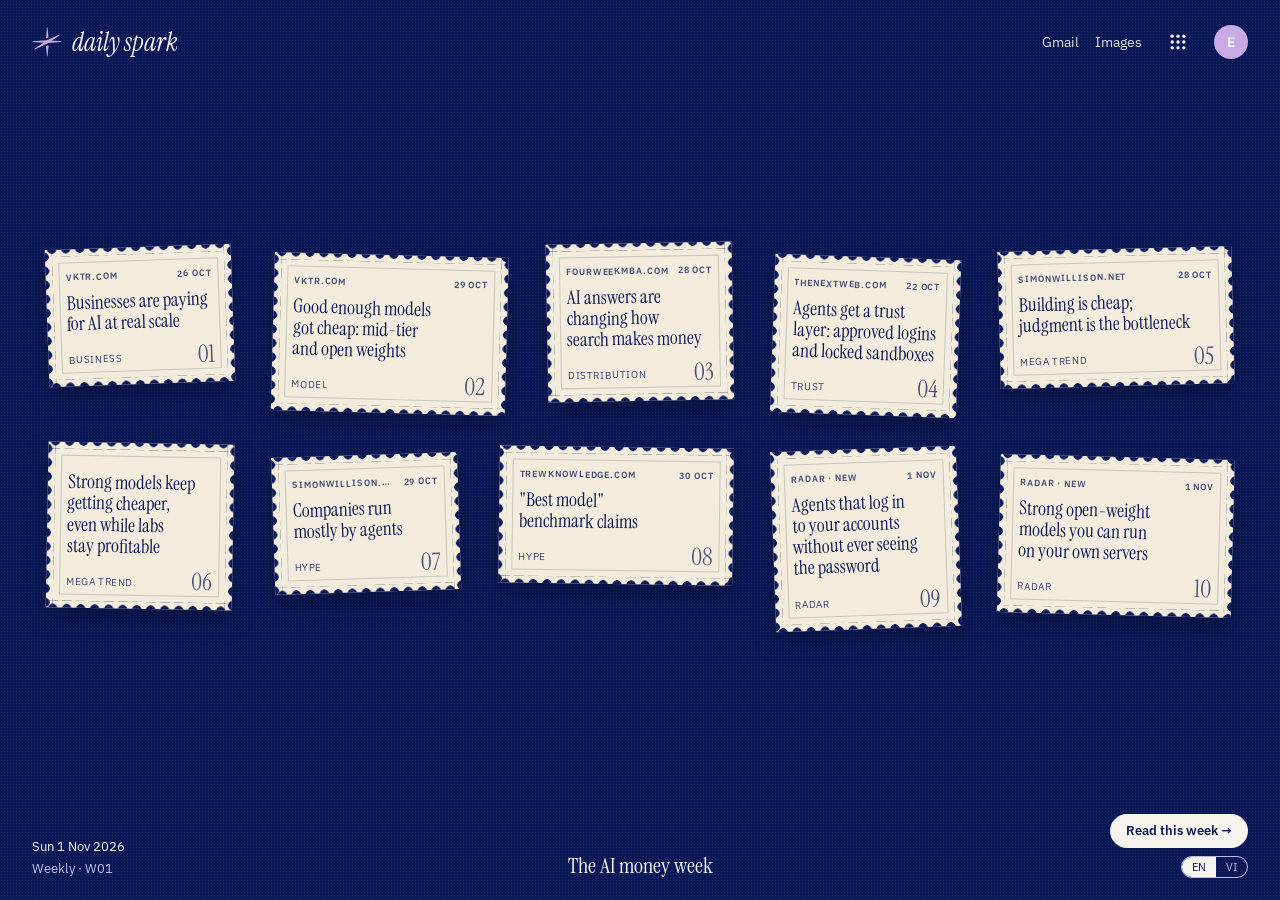
==== newtab/index.html @ c422707b "New tab 2.0: extension frames the hosted page at /newtab/, so updates need no reinstall Co-Authored-" ====
<!DOCTYPE html>
<html lang="en">
<head>
<base target="_top">
<meta charset="utf-8">
<meta name="viewport" content="width=device-width, initial-scale=1">
<title>daily spark · new tab</title>
<link rel="preconnect" href="https://fonts.googleapis.com">
<link rel="preconnect" href="https://fonts.gstatic.com" crossorigin>
<link href="https://fonts.googleapis.com/css2?family=IBM+Plex+Sans:wght@400;500;600&family=Instrument+Serif&display=swap" rel="stylesheet">
<link rel="stylesheet" href="newtab.css">
</head>
<body>
<div class="poster">
  <header class="top">
    <a class="brand" id="brand" href="#"><span class="mark" id="mark"></span><span>daily spark</span></a>
    <nav class="links">
      <a href="https://mail.google.com/mail/">Gmail</a>
      <a href="https://www.google.com/imghp">Images</a>
      <button type="button" class="apps" id="appsBtn" aria-label="Google apps" aria-expanded="false" aria-controls="appsPanel">
        <svg viewBox="0 0 24 24" aria-hidden="true"><g fill="currentColor"><circle cx="5" cy="5" r="2"/><circle cx="12" cy="5" r="2"/><circle cx="19" cy="5" r="2"/><circle cx="5" cy="12" r="2"/><circle cx="12" cy="12" r="2"/><circle cx="19" cy="12" r="2"/><circle cx="5" cy="19" r="2"/><circle cx="12" cy="19" r="2"/><circle cx="19" cy="19" r="2"/></g></svg>
      </button>
      <a class="acct" href="https://myaccount.google.com/" aria-label="Google Account">E</a>
      <div class="panel" id="appsPanel" hidden></div>
    </nav>
  </header>
  <main class="field" id="field"><p class="status" id="status">Loading today's spark…</p></main>
  <footer class="bottom">
    <div class="b-left"><span class="num" id="date"></span><span class="num muted" id="ed"></span></div>
    <div class="b-mid" id="headline"></div>
    <div class="b-right"><a class="full" id="full" href="#">Read the full spark →</a><div class="seg" id="seg"></div></div>
  </footer>
</div>
<script src="newtab.js"></script>
</body>
</html>
---- newtab/newtab.css ----
/* daily spark new tab: stamp poster. Midnight field, every news item is a stamp.
   Unread stamps are Lace; a stamp turns Sapphire once you open that news. */
:root { --bg: #0b1957; --ink: #0b1957; --lace: #f3ecdc; --blue: #3d6fe0; --cream: #f7f4ed; --muted: #b9bde3; --fg: #f7f4ed; --btn: #f7f4ed; --btnfg: #0b1957; --shadow: rgba(0,0,0,.25); color-scheme: dark; }
/* daily = light purple (Petal); weekly keeps midnight */
body.daily { --bg: #e8d9ed; --lace: #fbf8f1; --blue: #426bc2; --muted: #5a5683; --fg: #0b1957; --btn: #0b1957; --btnfg: #f7f4ed; --shadow: rgba(11,25,87,.12); color-scheme: light; }
body.daily::before { opacity: .05; background-image: radial-gradient(rgba(11,25,87,.9) 1px, transparent 1px); }
body.daily .mark svg { color: #426bc2; }
* { box-sizing: border-box; }
html, body { margin: 0; height: 100%; }
body { background: var(--bg); color: var(--fg); transition: background .2s; font-family: "IBM Plex Sans", system-ui, sans-serif; font-size: 14px; line-height: 1.5; font-variant-numeric: lining-nums tabular-nums; }
body::before { content: ""; position: fixed; inset: 0; pointer-events: none; opacity: .07;
  background-image: radial-gradient(rgba(255,255,255,.9) 1px, transparent 1px); background-size: 3px 3px; }
.poster { position: relative; min-height: 100vh; display: grid; grid-template-rows: auto 1fr auto; padding: 22px 32px; gap: 18px; }
a { color: inherit; }
.top, .bottom { display: flex; justify-content: space-between; align-items: center; gap: 16px; }
.brand { display: inline-flex; align-items: center; gap: 10px; text-decoration: none; font-family: "Instrument Serif", Georgia, serif; font-style: italic; font-size: 26px; line-height: 1; }
.mark svg { width: 30px; height: 30px; display: block; color: #c7a9e3; }
.links { display: flex; gap: 18px; align-items: center; }
.links a { text-decoration: none; font-size: 14px; color: var(--fg); opacity: .9; }
.links a:hover { text-decoration: underline; opacity: 1; }
.bottom { align-items: end; }
.b-left { display: grid; gap: 2px; min-width: 150px; font-size: 13px; }
.muted { color: var(--muted); }
.b-mid { text-align: center; font-family: "Instrument Serif", Georgia, serif; font-size: 22px; line-height: 1.15; max-width: 560px; }
.b-right { display: grid; justify-items: end; gap: 8px; min-width: 150px; }
.full { font-weight: 600; text-decoration: none; background: var(--btn); color: var(--btnfg); border-radius: 999px; padding: 7px 16px; font-size: 13px; }
.full:hover { opacity: .9; }
.seg { display: inline-flex; border: 1px solid var(--muted); border-radius: 999px; overflow: hidden; }
.seg button { border: 0; background: transparent; padding: 2px 10px; cursor: pointer; color: var(--muted); font: inherit; font-size: 11px; }
.seg button[aria-pressed="true"] { background: var(--btn); color: var(--btnfg); }

/* the stamp field */
.field { display: flex; flex-wrap: wrap; justify-content: center; align-content: center; align-items: flex-start; gap: 44px 40px; padding: 10px 0; max-width: 1180px; margin: 0 auto; width: 100%; }
.status { color: var(--muted); }
.stamp { --c: var(--lace); --t: var(--ink); position: relative; isolation: isolate; display: grid; gap: 8px; align-content: start;
  width: 172px; padding: 14px 13px 12px; margin: 7px; text-decoration: none; color: var(--t); align-self: flex-start;
  transform: rotate(var(--r, 0deg)) translateY(var(--y, 0)); transition: transform .2s ease; }
.stamp.wide { width: 220px; }
.stamp { grid-template-columns: minmax(0, 1fr); }
.stamp > * { min-width: 0; }
.stamp::before { content: ""; position: absolute; inset: -7px; z-index: -1;
  background:
    radial-gradient(circle at 50% 0, var(--bg) 4.5px, transparent 5px) 0 -1px / 14px 8px repeat-x,
    radial-gradient(circle at 50% 100%, var(--bg) 4.5px, transparent 5px) 0 calc(100% + 1px) / 14px 8px repeat-x,
    radial-gradient(circle at 0 50%, var(--bg) 4.5px, transparent 5px) -1px 0 / 8px 14px repeat-y,
    radial-gradient(circle at 100% 50%, var(--bg) 4.5px, transparent 5px) calc(100% + 1px) 0 / 8px 14px repeat-y,
    var(--c);
  box-shadow: 0 10px 24px var(--shadow); }
.stamp::after { content: ""; position: absolute; inset: 6px; border: 1px solid currentColor; opacity: .18; pointer-events: none; }
.stamp:hover, .stamp:focus-visible { transform: rotate(0deg) translateY(-4px) scale(1.03); outline: none; }
.stamp.seen { --c: var(--blue); --t: var(--cream); }
.stamp .meta > span:first-child { overflow: hidden; text-overflow: ellipsis; white-space: nowrap; min-width: 0; }
.stamp .meta > span:last-child { white-space: nowrap; }
.stamp .meta { display: flex; justify-content: space-between; gap: 8px; font-size: 9px; letter-spacing: .1em; text-transform: uppercase; font-weight: 600; opacity: .75; }
.stamp h2 { margin: 0 0 6px; font-family: "Instrument Serif", Georgia, serif; font-weight: 400; font-size: 19px; line-height: 1.12; text-wrap: balance; }
.stamp .foot { display: flex; justify-content: space-between; align-items: end; gap: 8px; font-size: 10px; letter-spacing: .06em; text-transform: uppercase; opacity: .8; }
.stamp .no { font-family: "Instrument Serif", Georgia, serif; font-size: 24px; line-height: .8; letter-spacing: 0; text-transform: none; opacity: .9; }
:focus-visible { outline: 2px solid #c7a9e3; outline-offset: 3px; }
@media (max-width: 760px) {
  .poster { padding: 16px; }
  .bottom { flex-direction: column; align-items: stretch; text-align: left; }
  .b-mid { text-align: left; }
  .b-right { justify-items: start; }
  .stamp, .stamp.wide { width: 100%; }
}

/* Google shortcuts, top right (like the default new tab) */
.links { position: relative; gap: 16px; }
.apps { width: 40px; height: 40px; border-radius: 50%; border: 0; background: transparent; color: var(--fg); display: grid; place-items: center; cursor: pointer; }
.apps svg { width: 20px; height: 20px; }
.apps:hover, .apps[aria-expanded="true"] { background: rgba(127,127,127,.2); }
.acct { width: 34px; height: 34px; border-radius: 50%; display: grid; place-items: center; text-decoration: none; font-weight: 600; font-size: 14px; background: #c7a9e3; color: #0b1957; opacity: 1 !important; }
.acct:hover { text-decoration: none !important; box-shadow: 0 0 0 3px rgba(199,169,227,.4); }
.panel { position: absolute; right: 40px; top: 50px; z-index: 10; width: 330px; max-height: 70vh; overflow-y: auto; background: #f1f3f9; color: #1f1f1f; border-radius: 26px; padding: 14px; box-shadow: 0 12px 40px rgba(0,0,0,.3); }
.panel .fav { background: #fff; border-radius: 20px; padding: 14px 8px 8px; }
.panel h3 { margin: 0 10px 8px; font-size: 18px; font-weight: 500; }
.panel .grid { display: grid; grid-template-columns: repeat(3, 1fr); gap: 4px; }
.panel .more { padding: 8px 8px 4px; }
.panel a { display: grid; justify-items: center; gap: 6px; padding: 12px 4px 10px; border-radius: 14px; text-decoration: none; color: #1f1f1f; font-size: 13px; opacity: 1; }
.panel a:hover { background: rgba(11,25,87,.06); text-decoration: none; }
.panel .ic { width: 40px; height: 40px; border-radius: 12px; display: grid; place-items: center; color: #fff; }
.panel .ic svg { width: 22px; height: 22px; fill: none; stroke: currentColor; stroke-width: 1.9; stroke-linecap: round; stroke-linejoin: round; }
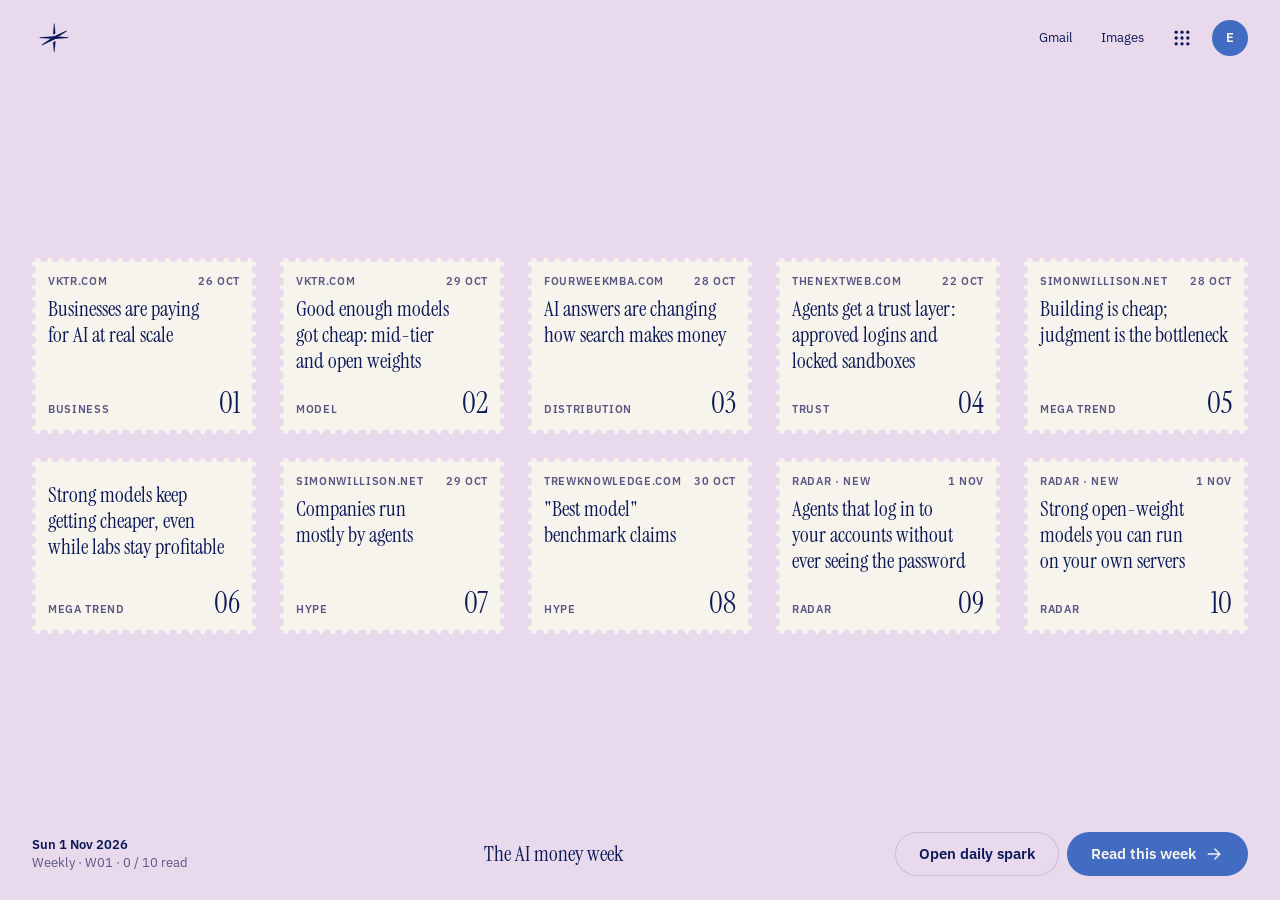
==== commit 1250417c: "Apply design system v1: light/dark themes, Sparks/Radar tabs, new tab grid - Site restyled on the ap" ====
--- a/newtab/index.html
+++ b/newtab/index.html
@@ -7,13 +7,15 @@
 <title>daily spark · new tab</title>
 <link rel="preconnect" href="https://fonts.googleapis.com">
 <link rel="preconnect" href="https://fonts.gstatic.com" crossorigin>
-<link href="https://fonts.googleapis.com/css2?family=IBM+Plex+Sans:wght@400;500;600&family=Instrument+Serif&display=swap" rel="stylesheet">
+<link href="https://fonts.googleapis.com/css2?family=IBM+Plex+Sans:wght@400;600&family=Instrument+Serif&display=swap" rel="stylesheet">
 <link rel="stylesheet" href="newtab.css">
+<script>/* follow the site's Menu > Appearance setting (same origin, so the same storage) */
+(function () { var t = "auto"; try { t = JSON.parse(localStorage.getItem("ds-theme")) || "auto"; } catch (e) {} var d = window.matchMedia && window.matchMedia("(prefers-color-scheme: dark)").matches; document.documentElement.className = "t-" + (t === "dark" || (t !== "light" && d) ? "dark" : "light"); })();</script>
 </head>
 <body>
 <div class="poster">
   <header class="top">
-    <a class="brand" id="brand" href="#"><span class="mark" id="mark"></span><span>daily spark</span></a>
+    <a class="brand" id="brand" href="#" aria-label="daily spark"><span class="mark" id="mark"></span></a>
     <nav class="links">
       <a href="https://mail.google.com/mail/">Gmail</a>
       <a href="https://www.google.com/imghp">Images</a>
@@ -28,7 +30,7 @@
   <footer class="bottom">
     <div class="b-left"><span class="num" id="date"></span><span class="num muted" id="ed"></span></div>
     <div class="b-mid" id="headline"></div>
-    <div class="b-right"><a class="full" id="full" href="#">Read the full spark →</a><div class="seg" id="seg"></div></div>
+    <div class="b-right"><a class="btn ghost" id="home" href="#">Open daily spark</a><a class="btn" id="full" href="#">Read this spark</a></div>
   </footer>
 </div>
 <script src="newtab.js"></script>
--- a/newtab/newtab.css
+++ b/newtab/newtab.css
@@ -1,82 +1,75 @@
-/* daily spark new tab: stamp poster. Midnight field, every news item is a stamp.
-   Unread stamps are Lace; a stamp turns Sapphire once you open that news. */
-:root { --bg: #0b1957; --ink: #0b1957; --lace: #f3ecdc; --blue: #3d6fe0; --cream: #f7f4ed; --muted: #b9bde3; --fg: #f7f4ed; --btn: #f7f4ed; --btnfg: #0b1957; --shadow: rgba(0,0,0,.25); color-scheme: dark; }
-/* daily = light purple (Petal); weekly keeps midnight */
-body.daily { --bg: #e8d9ed; --lace: #fbf8f1; --blue: #426bc2; --muted: #5a5683; --fg: #0b1957; --btn: #0b1957; --btnfg: #f7f4ed; --shadow: rgba(11,25,87,.12); color-scheme: light; }
-body.daily::before { opacity: .05; background-image: radial-gradient(rgba(11,25,87,.9) 1px, transparent 1px); }
-body.daily .mark svg { color: #426bc2; }
+/* daily spark new tab: a poster of equal stamps, one per news item of the latest edition.
+   Design system "daily spark" v1. Follows the site's Appearance setting (Auto / Light / Dark).
+   An unread stamp is the card color; a stamp turns accent once you open that story. */
+:root, .t-light {
+  --bg-page: #e8d9ed; --bg-card: #f7f4ed; --bg-card-alt: #e9f3ff; --ink: #0b1957; --ink-muted: #5a5683;
+  --accent: #426bc2; --on-accent: #f7f4ed; --line: rgba(11,25,87,.14); color-scheme: light;
+}
+.t-dark {
+  --bg-page: #0b1957; --bg-card: #17286f; --bg-card-alt: #1b2f7c; --ink: #f7f4ed; --ink-muted: #b9bde3;
+  --accent: #c7a9e3; --on-accent: #0b1957; --line: rgba(247,244,237,.16); color-scheme: dark;
+}
+:root { --display: "Instrument Serif", Georgia, serif; --body: "IBM Plex Sans", system-ui, sans-serif; --r-md: 12px; --r-lg: 20px; --r-pill: 999px; }
 * { box-sizing: border-box; }
 html, body { margin: 0; height: 100%; }
-body { background: var(--bg); color: var(--fg); transition: background .2s; font-family: "IBM Plex Sans", system-ui, sans-serif; font-size: 14px; line-height: 1.5; font-variant-numeric: lining-nums tabular-nums; }
-body::before { content: ""; position: fixed; inset: 0; pointer-events: none; opacity: .07;
-  background-image: radial-gradient(rgba(255,255,255,.9) 1px, transparent 1px); background-size: 3px 3px; }
-.poster { position: relative; min-height: 100vh; display: grid; grid-template-rows: auto 1fr auto; padding: 22px 32px; gap: 18px; }
+body { background: var(--bg-page); color: var(--ink); font-family: var(--body); font-size: 15px; line-height: 22px; font-variant-numeric: lining-nums tabular-nums; -webkit-font-smoothing: antialiased; }
 a { color: inherit; }
+:focus-visible { outline: 2px solid var(--accent); outline-offset: 3px; }
+.poster { min-height: 100vh; display: grid; grid-template-rows: auto 1fr auto; padding: 16px 32px 24px; gap: 24px; }
 .top, .bottom { display: flex; justify-content: space-between; align-items: center; gap: 16px; }
-.brand { display: inline-flex; align-items: center; gap: 10px; text-decoration: none; font-family: "Instrument Serif", Georgia, serif; font-style: italic; font-size: 26px; line-height: 1; }
-.mark svg { width: 30px; height: 30px; display: block; color: #c7a9e3; }
-.links { display: flex; gap: 18px; align-items: center; }
-.links a { text-decoration: none; font-size: 14px; color: var(--fg); opacity: .9; }
-.links a:hover { text-decoration: underline; opacity: 1; }
-.bottom { align-items: end; }
-.b-left { display: grid; gap: 2px; min-width: 150px; font-size: 13px; }
-.muted { color: var(--muted); }
-.b-mid { text-align: center; font-family: "Instrument Serif", Georgia, serif; font-size: 22px; line-height: 1.15; max-width: 560px; }
-.b-right { display: grid; justify-items: end; gap: 8px; min-width: 150px; }
-.full { font-weight: 600; text-decoration: none; background: var(--btn); color: var(--btnfg); border-radius: 999px; padding: 7px 16px; font-size: 13px; }
-.full:hover { opacity: .9; }
-.seg { display: inline-flex; border: 1px solid var(--muted); border-radius: 999px; overflow: hidden; }
-.seg button { border: 0; background: transparent; padding: 2px 10px; cursor: pointer; color: var(--muted); font: inherit; font-size: 11px; }
-.seg button[aria-pressed="true"] { background: var(--btn); color: var(--btnfg); }
+.brand { display: inline-flex; width: 44px; height: 44px; align-items: center; justify-content: center; color: var(--ink); }
+.mark svg { width: 30px; height: 30px; display: block; }
+.links { position: relative; display: flex; gap: 4px; align-items: center; }
+.links > a:not(.acct) { display: inline-flex; align-items: center; min-height: 44px; padding: 0 12px; text-decoration: none; font-size: 13px; border-radius: var(--r-pill); }
+.links > a:not(.acct):hover { background: var(--bg-card); }
+.muted { color: var(--ink-muted); }
+.small { font-size: 13px; line-height: 18px; }
+.b-left { display: grid; min-width: 180px; font-size: 13px; line-height: 18px; }
+.b-left span:first-child { font-weight: 600; }
+.b-mid { text-align: center; font-family: var(--display); font-size: 21px; line-height: 26px; max-width: 520px; }
+.b-right { display: flex; justify-content: flex-end; align-items: center; gap: 8px; min-width: 180px; flex-wrap: wrap; }
+.btn { display: inline-flex; align-items: center; justify-content: center; gap: 8px; min-height: 44px; padding: 0 24px; border-radius: var(--r-pill); background: var(--accent); color: var(--on-accent); font-size: 15px; font-weight: 600; text-decoration: none; white-space: nowrap; }
+.btn:hover { filter: brightness(1.06); }
+.btn.ghost { background: transparent; color: var(--ink); box-shadow: inset 0 0 0 1px var(--line); }
+.btn.ghost:hover { background: var(--bg-card); filter: none; }
+.btn svg { width: 20px; height: 20px; fill: none; stroke: currentColor; stroke-width: 1.6; stroke-linecap: round; stroke-linejoin: round; }
 
-/* the stamp field */
-.field { display: flex; flex-wrap: wrap; justify-content: center; align-content: center; align-items: flex-start; gap: 44px 40px; padding: 10px 0; max-width: 1180px; margin: 0 auto; width: 100%; }
-.status { color: var(--muted); }
-.stamp { --c: var(--lace); --t: var(--ink); position: relative; isolation: isolate; display: grid; gap: 8px; align-content: start;
-  width: 172px; padding: 14px 13px 12px; margin: 7px; text-decoration: none; color: var(--t); align-self: flex-start;
-  transform: rotate(var(--r, 0deg)) translateY(var(--y, 0)); transition: transform .2s ease; }
-.stamp.wide { width: 220px; }
-.stamp { grid-template-columns: minmax(0, 1fr); }
-.stamp > * { min-width: 0; }
-.stamp::before { content: ""; position: absolute; inset: -7px; z-index: -1;
-  background:
-    radial-gradient(circle at 50% 0, var(--bg) 4.5px, transparent 5px) 0 -1px / 14px 8px repeat-x,
-    radial-gradient(circle at 50% 100%, var(--bg) 4.5px, transparent 5px) 0 calc(100% + 1px) / 14px 8px repeat-x,
-    radial-gradient(circle at 0 50%, var(--bg) 4.5px, transparent 5px) -1px 0 / 8px 14px repeat-y,
-    radial-gradient(circle at 100% 50%, var(--bg) 4.5px, transparent 5px) calc(100% + 1px) 0 / 8px 14px repeat-y,
-    var(--c);
-  box-shadow: 0 10px 24px var(--shadow); }
-.stamp::after { content: ""; position: absolute; inset: 6px; border: 1px solid currentColor; opacity: .18; pointer-events: none; }
-.stamp:hover, .stamp:focus-visible { transform: rotate(0deg) translateY(-4px) scale(1.03); outline: none; }
-.stamp.seen { --c: var(--blue); --t: var(--cream); }
+/* the stamp field: equal stamps in balanced rows, the last row centered */
+.field { display: flex; flex-wrap: wrap; justify-content: center; align-content: center; gap: 24px; margin: 0 auto; width: 100%; }
+.status { color: var(--ink-muted); }
+.stamp { --c: var(--bg-card); width: var(--w, 200px); padding: 6px; display: flex; text-decoration: none; color: var(--ink);
+  background: radial-gradient(circle at center, transparent 4px, var(--c) 4.5px) -6px -6px / 12px 12px round; transition: transform .2s ease; }
+.stamp > .in { flex: 1; background: var(--c); padding: 10px; display: flex; flex-direction: column; gap: 8px; min-width: 0; min-height: 164px; }
+.stamp:hover, .stamp:focus-visible { transform: translateY(-4px); outline: none; }
+.stamp:focus-visible > .in { box-shadow: inset 0 0 0 2px var(--accent); }
+.stamp.seen { --c: var(--accent); color: var(--on-accent); }
+.stamp .meta { display: flex; justify-content: space-between; gap: 8px; font-size: 11px; line-height: 14px; letter-spacing: .06em; text-transform: uppercase; font-weight: 600; color: var(--ink-muted); }
+.stamp.seen .meta, .stamp.seen .foot { color: var(--on-accent); }
 .stamp .meta > span:first-child { overflow: hidden; text-overflow: ellipsis; white-space: nowrap; min-width: 0; }
 .stamp .meta > span:last-child { white-space: nowrap; }
-.stamp .meta { display: flex; justify-content: space-between; gap: 8px; font-size: 9px; letter-spacing: .1em; text-transform: uppercase; font-weight: 600; opacity: .75; }
-.stamp h2 { margin: 0 0 6px; font-family: "Instrument Serif", Georgia, serif; font-weight: 400; font-size: 19px; line-height: 1.12; text-wrap: balance; }
-.stamp .foot { display: flex; justify-content: space-between; align-items: end; gap: 8px; font-size: 10px; letter-spacing: .06em; text-transform: uppercase; opacity: .8; }
-.stamp .no { font-family: "Instrument Serif", Georgia, serif; font-size: 24px; line-height: .8; letter-spacing: 0; text-transform: none; opacity: .9; }
-:focus-visible { outline: 2px solid #c7a9e3; outline-offset: 3px; }
+.stamp h2 { flex: 1; margin: 0; font-family: var(--display); font-weight: 400; font-size: 21px; line-height: 26px; text-wrap: balance; }
+.stamp .foot { display: flex; justify-content: space-between; align-items: baseline; gap: 8px; font-size: 11px; line-height: 14px; letter-spacing: .06em; text-transform: uppercase; font-weight: 600; color: var(--ink-muted); }
+.stamp .no { font-family: var(--display); font-size: 30px; line-height: 30px; font-weight: 400; letter-spacing: 0; text-transform: none; color: inherit; }
+.stamp:not(.seen) .no { color: var(--ink); }
 @media (max-width: 760px) {
   .poster { padding: 16px; }
   .bottom { flex-direction: column; align-items: stretch; text-align: left; }
   .b-mid { text-align: left; }
-  .b-right { justify-items: start; }
-  .stamp, .stamp.wide { width: 100%; }
+  .b-right { justify-content: flex-start; }
 }
 
 /* Google shortcuts, top right (like the default new tab) */
-.links { position: relative; gap: 16px; }
-.apps { width: 40px; height: 40px; border-radius: 50%; border: 0; background: transparent; color: var(--fg); display: grid; place-items: center; cursor: pointer; }
+.apps { width: 44px; height: 44px; border-radius: var(--r-pill); border: 0; background: transparent; color: var(--ink); display: grid; place-items: center; cursor: pointer; }
 .apps svg { width: 20px; height: 20px; }
-.apps:hover, .apps[aria-expanded="true"] { background: rgba(127,127,127,.2); }
-.acct { width: 34px; height: 34px; border-radius: 50%; display: grid; place-items: center; text-decoration: none; font-weight: 600; font-size: 14px; background: #c7a9e3; color: #0b1957; opacity: 1 !important; }
-.acct:hover { text-decoration: none !important; box-shadow: 0 0 0 3px rgba(199,169,227,.4); }
-.panel { position: absolute; right: 40px; top: 50px; z-index: 10; width: 330px; max-height: 70vh; overflow-y: auto; background: #f1f3f9; color: #1f1f1f; border-radius: 26px; padding: 14px; box-shadow: 0 12px 40px rgba(0,0,0,.3); }
-.panel .fav { background: #fff; border-radius: 20px; padding: 14px 8px 8px; }
-.panel h3 { margin: 0 10px 8px; font-size: 18px; font-weight: 500; }
+.apps:hover, .apps[aria-expanded="true"] { background: var(--bg-card); }
+.acct { width: 36px; height: 36px; margin-left: 4px; border-radius: var(--r-pill); display: grid; place-items: center; text-decoration: none; font-weight: 600; font-size: 13px; background: var(--accent); color: var(--on-accent); }
+.acct:hover { box-shadow: 0 0 0 3px var(--line); }
+.panel { position: absolute; right: 40px; top: 52px; z-index: 10; width: 330px; max-height: 70vh; overflow-y: auto; background: #f1f3f9; color: #1f1f1f; border-radius: var(--r-lg); padding: 12px; box-shadow: 0 20px 40px -20px rgba(11,25,87,.35); }
+.panel .fav { background: #ffffff; border-radius: var(--r-lg); padding: 12px 8px 8px; }
+.panel h3 { margin: 0 12px 8px; font-size: 15px; font-weight: 600; }
 .panel .grid { display: grid; grid-template-columns: repeat(3, 1fr); gap: 4px; }
 .panel .more { padding: 8px 8px 4px; }
-.panel a { display: grid; justify-items: center; gap: 6px; padding: 12px 4px 10px; border-radius: 14px; text-decoration: none; color: #1f1f1f; font-size: 13px; opacity: 1; }
-.panel a:hover { background: rgba(11,25,87,.06); text-decoration: none; }
-.panel .ic { width: 40px; height: 40px; border-radius: 12px; display: grid; place-items: center; color: #fff; }
-.panel .ic svg { width: 22px; height: 22px; fill: none; stroke: currentColor; stroke-width: 1.9; stroke-linecap: round; stroke-linejoin: round; }
+.panel a { display: grid; justify-items: center; gap: 4px; padding: 12px 4px 8px; border-radius: var(--r-md); text-decoration: none; color: #1f1f1f; font-size: 13px; }
+.panel a:hover { background: rgba(11,25,87,.06); }
+.panel .ic { width: 40px; height: 40px; border-radius: var(--r-md); display: grid; place-items: center; color: #ffffff; }
+.panel .ic svg { width: 22px; height: 22px; fill: none; stroke: currentColor; stroke-width: 1.8; stroke-linecap: round; stroke-linejoin: round; }
